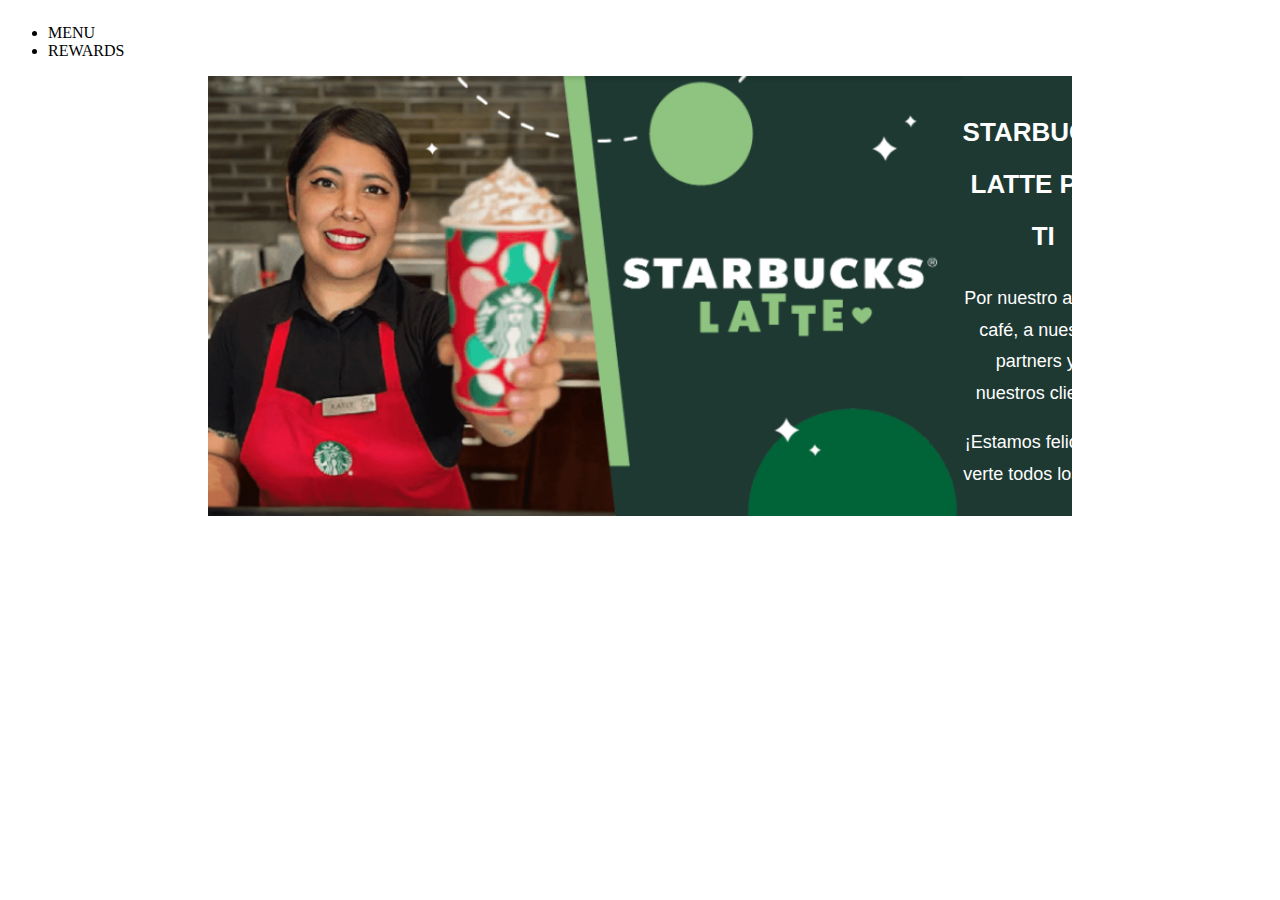
==== index.html @ c0e054fe "avance seccion 1" ====
<!DOCTYPE html>
<html lang="en">
<head>
    <meta charset="UTF-8">
    <meta name="viewport" content="width=device-width, initial-scale=1.0">
    <link rel="stylesheet" href="styles.css">
    <title>Starbucks</title>
</head>
<header>
    <nav>
        <ul>
            <li>MENU</li>
            <li>REWARDS</li>
        </ul>
    </nav>
</header>
<body>
    <section class="starbucks-latte">
        <img class="latte" src="latte.png" alt="starbucks-latte">
       
            <section class="starbucks-latte-text">
                <h2><strong>STARBUCKS LATTE POR TI</strong></h2>
                <p>Por nuestro amor al café, a nuestros partners y a <br>nuestros clientes</p>
                <p>¡Estamos felices de verte todos los dias!</p>
            </section>
    </section>
</body>
</html>
---- styles.css ----
@import url('https://fonts.googleapis.com/css2?family=Montserrat:ital,wght@0,100..900;1,100..900&display=swap');
@import url('https://fonts.googleapis.com/css2?family=Fira+Sans:ital,wght@0,100;0,200;0,300;0,400;0,500;0,600;0,700;0,800;0,900;1,100;1,200;1,300;1,400;1,500;1,600;1,700;1,800;1,900&family=Montserrat:ital,wght@0,100..900;1,100..900&display=swap');

body{
    align-content: center;
    height: auto;
    width: auto;
    flex-direction: column;
}

img{
    width: 800px ;
    height: 440px;
    display: flex;
}

.starbucks-latte{
    display: flex;
    flex-direction: row;
    background-color: #1e3932;
    align-content: center;
    
    margin-left: 200px;
    margin-right: 200px;


}

.starbucks-latte-text{
    align-content: center;
    margin: auto;
}

h2{
    text-align: center;
    color: #ffffff;
    font-size: 26px;
    line-height: 2;


    font-family: Arial, Helvetica, sans-serif;
    
}

p{
    text-align: center;
    color: #ffffff;

    
    font-family: Arial, Helvetica, sans-serif;
    font-size: 18px;
    line-height: 1.75;
}
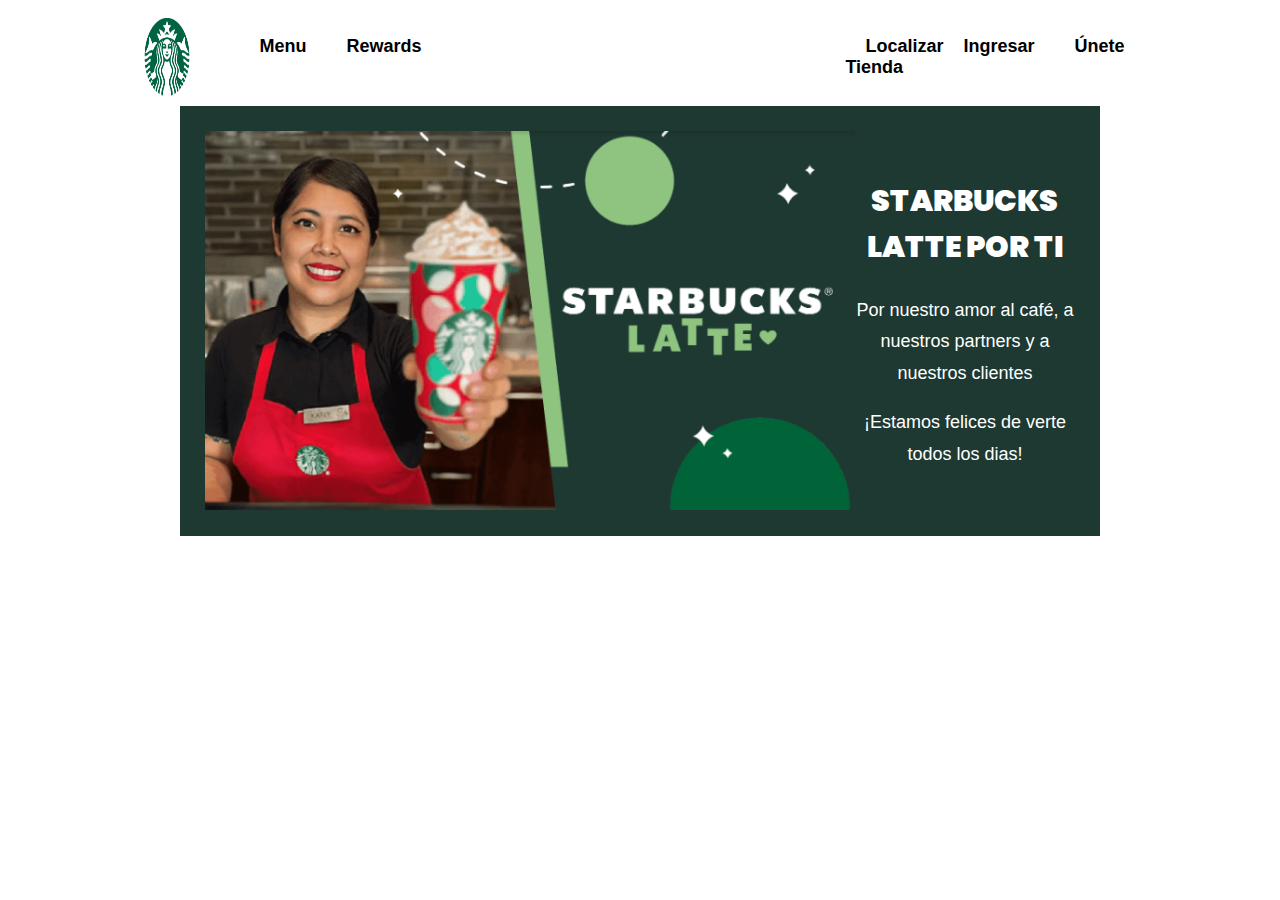
==== commit c2ffb108: "Barra de navegacion" ====
--- a/index.html
+++ b/index.html
@@ -4,21 +4,34 @@
     <meta charset="UTF-8">
     <meta name="viewport" content="width=device-width, initial-scale=1.0">
     <link rel="stylesheet" href="styles.css">
+    <link href="https://fonts.googleapis.com/css2?family=Poppins:wght@700&display=swap" rel="stylesheet">
+
     <title>Starbucks</title>
 </head>
-<header>
-    <nav>
-        <ul>
-            <li>MENU</li>
-            <li>REWARDS</li>
-        </ul>
-    </nav>
-</header>
+    <header>   
+        <navbar class="navbar">
+            <nav class="navbar-left">
+                <img class="nav img" src="starbucks-logo.png" alt="Logo Starbuks"> 
+                <ul>
+                    <li><a href="">Menu</a></li>
+                    <li><a href="">Rewards</a></li>
+                </ul>
+            </nav>
+
+            <nav class="navbar-right">
+                <ul>
+                    <li><a href="">Localizar Tienda</a></li>
+                    <li><a href="">Ingresar</a></li>
+                    <li><a href="">Únete</a></li>
+                </ul>
+            </nav>
+        </navbar>
+    </header>
 <body>
-    <section class="starbucks-latte">
+    <section class="contenedor">
         <img class="latte" src="latte.png" alt="starbucks-latte">
        
-            <section class="starbucks-latte-text">
+            <section class="contenedor-text">
                 <h2><strong>STARBUCKS LATTE POR TI</strong></h2>
                 <p>Por nuestro amor al café, a nuestros partners y a <br>nuestros clientes</p>
                 <p>¡Estamos felices de verte todos los dias!</p>
--- a/styles.css
+++ b/styles.css
@@ -2,44 +2,100 @@
 @import url('https://fonts.googleapis.com/css2?family=Fira+Sans:ital,wght@0,100;0,200;0,300;0,400;0,500;0,600;0,700;0,800;0,900;1,100;1,200;1,300;1,400;1,500;1,600;1,700;1,800;1,900&family=Montserrat:ital,wght@0,100..900;1,100..900&display=swap');
 
 body{
-    align-content: center;
-    height: auto;
-    width: auto;
+    display: flex;
     flex-direction: column;
+
+    align-items: center;
+    justify-content: center;
+
+    font-size: 15px;
+    font-family: "Roboto", sans-serif;
+    
 }
 
-img{
-    width: 800px ;
-    height: 440px;
-    display: flex;
+
+
+nav img{
+    width: 5vw;
 }
 
-.starbucks-latte{
+header{
+    align-items: flex-start;
+}
+
+.navbar{
     display: flex;
     flex-direction: row;
+    font-size: 18px;
+    font-weight: 700;
+    justify-content: center;
+    margin-bottom: 10px;
+    margin-top: 10px;
+    
+}
+
+
+.navbar-left{
+    display: flex;
+    flex-direction: row;
+    margin-right: 50%;
+}
+
+
+
+ul{
+    display: flex;
+    flex-direction: row;
+    list-style: none;
+}
+
+a{
+    color: black;
+    text-decoration: none;
+    margin: 20px;
+}
+
+
+
+img{
+    width: 100%; /* Escala según el contenedor padre */
+    max-width: 650px; /* Limita el tamaño máximo */
+    height: auto; /* Mantén la proporción original */
+    display: block; /* Evita espacio extra alrededor de la imagen */
+    
+}
+
+.contenedor{
+    
+    width: 68vw;
+    height: auto;
+
+    display: flex;
+    flex-direction: row;
+
+    padding: 2%;
+   
     background-color: #1e3932;
-    align-content: center;
+
+    color: white;
     
-    margin-left: 200px;
-    margin-right: 200px;
-
+    
+    /* box-sizing: border-box;  */
 
 }
 
-.starbucks-latte-text{
+.contenedor-text{
     align-content: center;
     margin: auto;
 }
 
 h2{
+
+    font-family: 'Poppins', Arial, Helvetica, sans-serif;
+    font-weight: 900; /* Para texto en bold */
+    color: #ffffff;
     text-align: center;
-    color: #ffffff;
-    font-size: 26px;
-    line-height: 2;
-
-
-    font-family: Arial, Helvetica, sans-serif;
-    
+    font-size: 30px;
 }
 
 p{
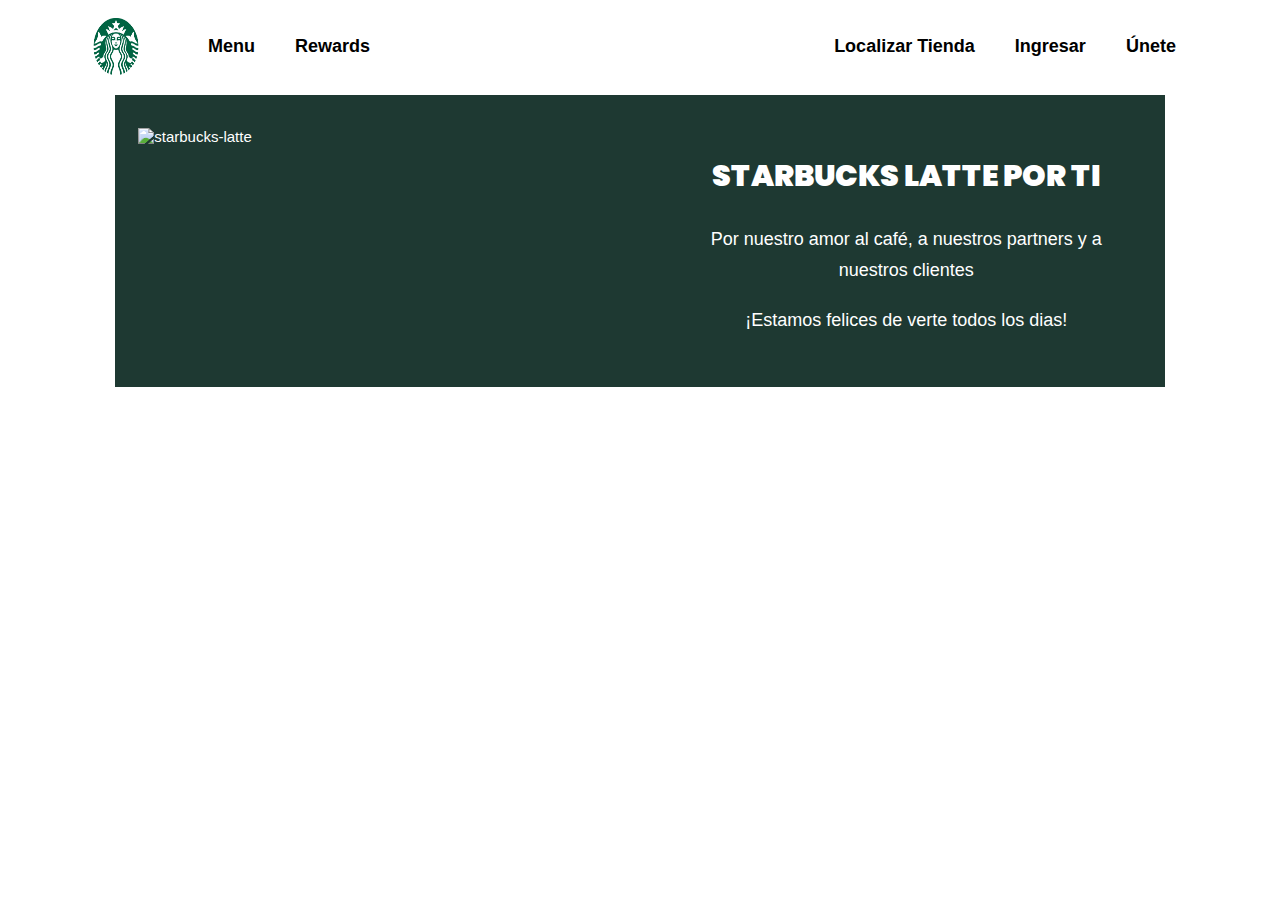
==== commit c796fbc1: "primera seccion y barra de navegacion falta" ====
--- a/index.html
+++ b/index.html
@@ -28,8 +28,8 @@
         </navbar>
     </header>
 <body>
-    <section class="contenedor">
-        <img class="latte" src="latte.png" alt="starbucks-latte">
+    <section class="contenedor" id="Contenedor verde">
+        <img  class="contenedor img" src="https://djftrby1k8irl.cloudfront.net/s3fs-public/2024-11%2F2024-10_SB_Latte.png?auto=format,compress&q=70&crop=focalpoint&ar=1.8:1.0&w=1400&fit=max&dpr=2" alt="starbucks-latte"> 
        
             <section class="contenedor-text">
                 <h2><strong>STARBUCKS LATTE POR TI</strong></h2>
@@ -37,5 +37,8 @@
                 <p>¡Estamos felices de verte todos los dias!</p>
             </section>
     </section>
+
+
+   
 </body>
 </html>--- a/styles.css
+++ b/styles.css
@@ -21,6 +21,7 @@
 
 header{
     align-items: flex-start;
+    /* width: 60vw; */
 }
 
 .navbar{
@@ -28,7 +29,7 @@
     flex-direction: row;
     font-size: 18px;
     font-weight: 700;
-    justify-content: center;
+    /* justify-content: center; */
     margin-bottom: 10px;
     margin-top: 10px;
     
@@ -38,7 +39,7 @@
 .navbar-left{
     display: flex;
     flex-direction: row;
-    margin-right: 50%;
+    margin-right: 30vw;
 }
 
 
@@ -55,38 +56,31 @@
     margin: 20px;
 }
 
-
-
-img{
-    width: 100%; /* Escala según el contenedor padre */
-    max-width: 650px; /* Limita el tamaño máximo */
-    height: auto; /* Mantén la proporción original */
-    display: block; /* Evita espacio extra alrededor de la imagen */
-    
+section.contenedor img{
+    width: 40vw;
 }
 
 .contenedor{
-    
-    width: 68vw;
+    margin-top: 10px;
+    width: 80vw;
     height: auto;
 
     display: flex;
     flex-direction: row;
 
-    padding: 2%;
+    padding: 1%;
    
     background-color: #1e3932;
 
     color: white;
     
-    
-    /* box-sizing: border-box;  */
+}
 
-}
 
 .contenedor-text{
     align-content: center;
     margin: auto;
+    padding: 2%;
 }
 
 h2{
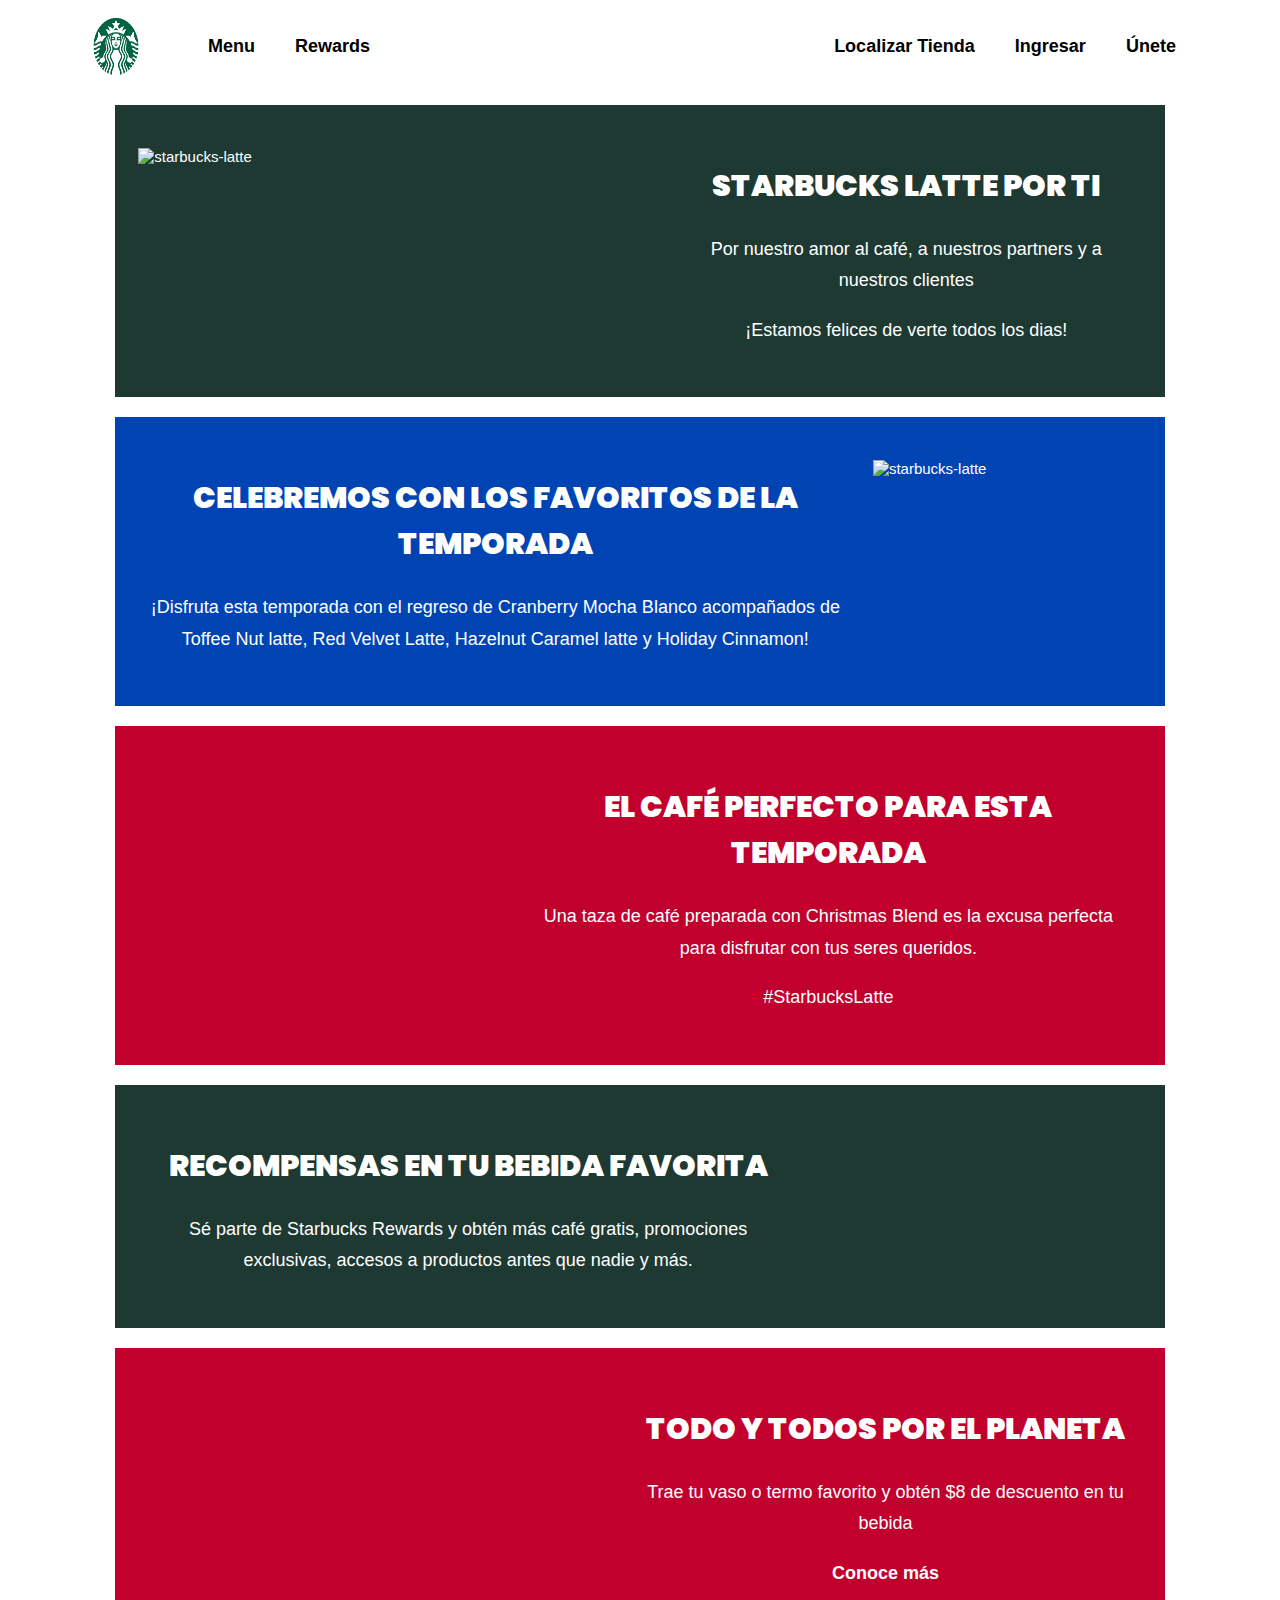
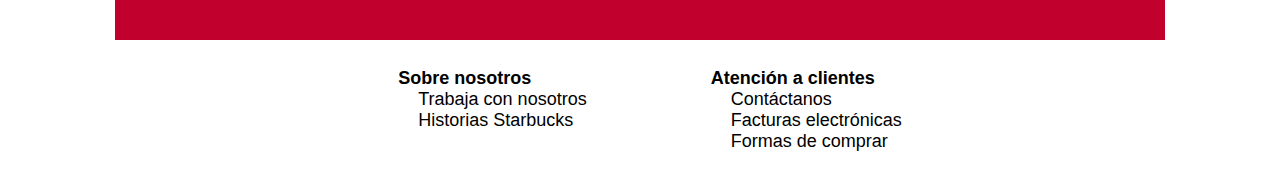
==== commit ad0eb40b: "pie de pagina sin terminar" ====
--- a/index.html
+++ b/index.html
@@ -6,7 +6,7 @@
     <link rel="stylesheet" href="styles.css">
     <link href="https://fonts.googleapis.com/css2?family=Poppins:wght@700&display=swap" rel="stylesheet">
 
-    <title>Starbucks</title>
+    <title>Home | Starbucks</title>
 </head>
     <header>   
         <navbar class="navbar">
@@ -28,7 +28,7 @@
         </navbar>
     </header>
 <body>
-    <section class="contenedor" id="Contenedor verde">
+    <section class="contenedor" id="contenedor-verde">
         <img  class="contenedor img" src="https://djftrby1k8irl.cloudfront.net/s3fs-public/2024-11%2F2024-10_SB_Latte.png?auto=format,compress&q=70&crop=focalpoint&ar=1.8:1.0&w=1400&fit=max&dpr=2" alt="starbucks-latte"> 
        
             <section class="contenedor-text">
@@ -38,7 +38,71 @@
             </section>
     </section>
 
+    <section class="contenedor" id="contenedor-azul">
+        <img  class="contenedor img" src="https://djftrby1k8irl.cloudfront.net/s3fs-public/2024-11%2FHOLIDAY_2024-Spooky.png?auto=format,compress&q=70&crop=focalpoint&ar=1.8:1.0&w=1400&fit=max&dpr=2" alt="starbucks-latte"> 
+       
+            <section class="contenedor-text">
+                <h2><strong>CELEBREMOS CON LOS FAVORITOS DE LA TEMPORADA</strong></h2>
+                <p>¡Disfruta esta temporada con el regreso de Cranberry Mocha Blanco acompañados de Toffee Nut latte, Red Velvet Latte, 
+                    Hazelnut Caramel latte y Holiday Cinnamon!</p>
+                
+            </section>
+    </section>
 
+
+    <section class="contenedor" id="contenedor-rojo">
+        <img  class="contenedor img" src="https://djftrby1k8irl.cloudfront.net/s3fs-public/2024-11%2FMerch.png?auto=format,compress&q=70&crop=focalpoint&ar=1.8:1.0&w=1400&fit=max&dpr=2" alt=""> 
+       
+            <section class="contenedor-text">
+                <h2><strong>EL CAFÉ PERFECTO
+                    PARA ESTA TEMPORADA</strong></h2>
+                <p>Una taza de café preparada con Christmas Blend es la excusa perfecta para disfrutar con tus seres queridos.</p>
+                <p>#StarbucksLatte</p>
+            </section>
+    </section>
+
+    <section class="contenedor" id="contenedor-verde2">
+        <img  class="contenedor img" src="https://djftrby1k8irl.cloudfront.net/s3fs-public/2024-11%2Fstarbucks_rewards.png?auto=format,compress&q=70&crop=focalpoint&ar=1.8:1.0&w=1400&fit=max&dpr=2" alt=""> 
+       
+            <section class="contenedor-text">
+                <h2><strong>RECOMPENSAS EN
+                    TU BEBIDA FAVORITA</strong></h2>
+                <p>Sé parte de Starbucks Rewards y obtén más café gratis, promociones exclusivas, accesos a productos
+                    antes que nadie y más.</p>
+                
+            </section>
+    </section>
+
+    <section class="contenedor" id="contenedor-rojo2">
+        <img  class="contenedor img" src="https://djftrby1k8irl.cloudfront.net/s3fs-public/2024-11%2F2024-10_HOLIDAY_2024_Apple%20(1).png?auto=format,compress&q=70&crop=focalpoint&ar=1.8:1.0&w=1400&fit=max&dpr=2" alt=""> 
+       
+            <section class="contenedor-text">
+                <h2><strong>TODO Y TODOS POR EL PLANETA</strong></h2>
+                <p>Trae tu vaso o termo favorito y obtén $8 de descuento en tu bebida</p>
+                <p><b>Conoce más</b></p>
+            </section>
+    </section>
+
+    <footer>
+        <nav class="footer">
+            <nav class="sobre-nosotros">
+                <ul id="ul-footer">
+                    <li><b>Sobre nosotros</b></li>
+                    <li><a href="">Trabaja con nosotros</a> </li>
+                    <li><a href="">Historias Starbucks</a></li>
+                </ul>
+            </nav>
+            <nav class="atencion-a-cliente">
+                <ul id="ul-footer">
+                    <li><b>Atención a clientes</b></li>
+                    <li><a href="">Contáctanos</a</li>
+                    <li><a href="">Facturas electrónicas</a></li>
+                    <li><a href="">Formas de comprar</a></li>
+                </ul>
+
+            </nav>
+        </nav>
+    </footer>
    
 </body>
 </html>--- a/styles.css
+++ b/styles.css
@@ -14,22 +14,22 @@
 }
 
 
-
+/* imagen de la barra */
 nav img{
     width: 5vw;
 }
 
 header{
     align-items: flex-start;
-    /* width: 60vw; */
+    
 }
 
+/* barra de navegacion */
 .navbar{
     display: flex;
     flex-direction: row;
     font-size: 18px;
     font-weight: 700;
-    /* justify-content: center; */
     margin-bottom: 10px;
     margin-top: 10px;
     
@@ -56,12 +56,17 @@
     margin: 20px;
 }
 
+/* accion de la barra */
+li:hover{
+    background-color: #8ec480;
+    color: #ffffff;
+}
 section.contenedor img{
     width: 40vw;
 }
 
 .contenedor{
-    margin-top: 10px;
+    margin-top: 20px;
     width: 80vw;
     height: auto;
 
@@ -69,8 +74,6 @@
     flex-direction: row;
 
     padding: 1%;
-   
-    background-color: #1e3932;
 
     color: white;
     
@@ -81,6 +84,36 @@
     align-content: center;
     margin: auto;
     padding: 2%;
+}
+/* contenedor verde */
+#contenedor-verde{
+    background-color: #1e3932;
+}
+
+/* contenedor azul */
+#contenedor-azul{
+    background-color: #0044b4;
+    flex-direction: row-reverse;
+}
+
+/* contenedor rojo */
+#contenedor-rojo{
+    background-color: #c1002d;
+    
+}
+
+/* contenedor verde 2 */
+#contenedor-verde2{
+    background-color: #1e3932;
+    flex-direction: row-reverse;
+    
+}
+
+/* contenedor rojo 2 */
+#contenedor-rojo2{
+    background-color: #c1002d;
+    
+    
 }
 
 h2{
@@ -101,3 +134,29 @@
     font-size: 18px;
     line-height: 1.75;
 }
+
+/* footer{
+    align-items: flex-start;
+} */
+
+#ul-footer{
+    display: flex;
+    flex-direction: column;
+    text-align: left;
+} 
+
+.footer{
+    display: flex;
+    flex-direction: row;
+    font-size: 18px;
+    justify-content: flex-start; 
+    align-items: flex-start;
+    margin-bottom: 10px;
+    margin-top: 10px;
+    
+}
+
+.sobre-nosotros{
+    
+    margin-right: 5vw;
+}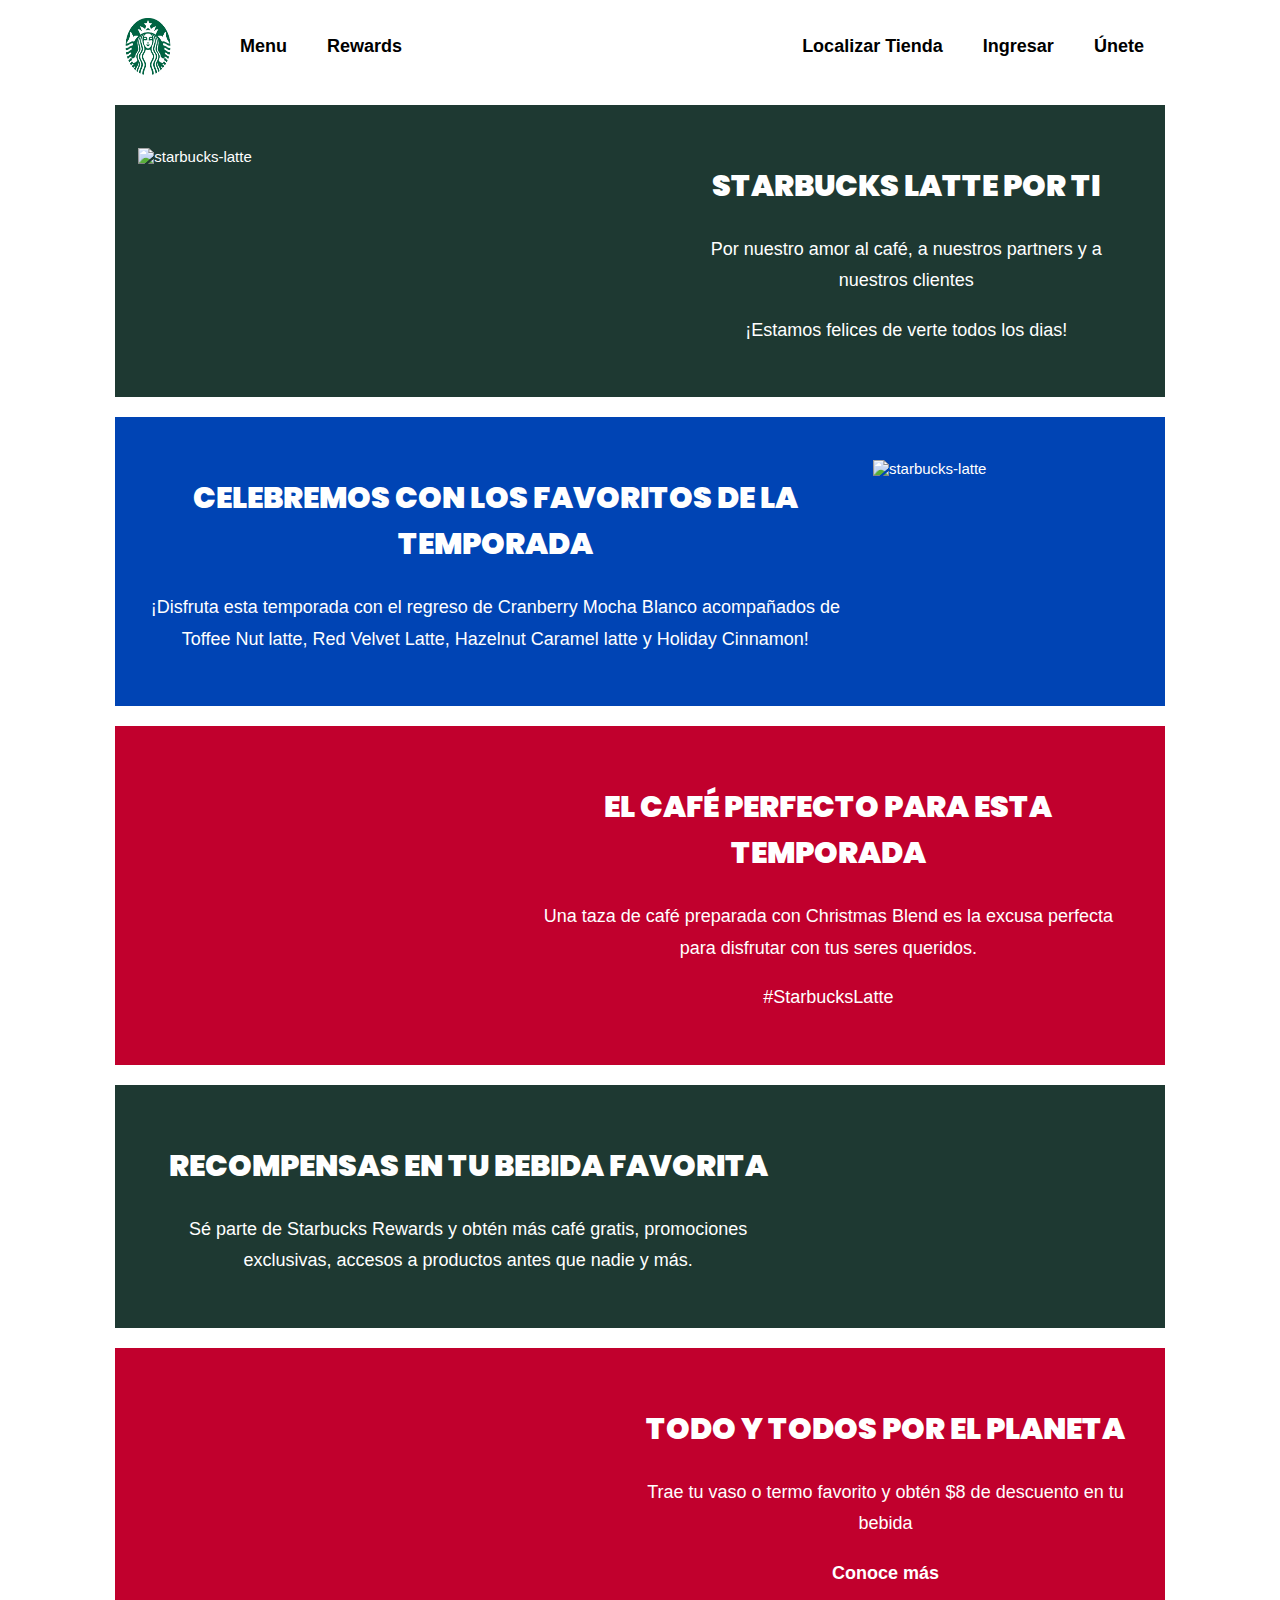
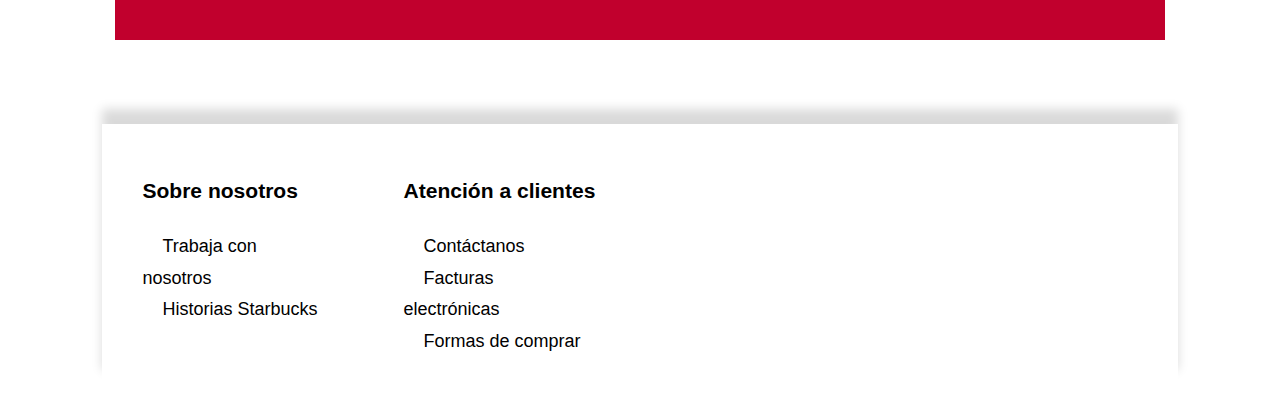
==== commit 1d487da7: "pagina principal terminada" ====
--- a/index.html
+++ b/index.html
@@ -83,18 +83,30 @@
             </section>
     </section>
 
+    <section class="dos-cuadros">
+        <section class="noticias">
+            <img id="img-noticias" src="https://djftrby1k8irl.cloudfront.net/s3fs-public/2024-11%2FNoticias.png?auto=format,compress&q=70&crop=focalpoint&ar=1.8:1.0&w=1400&fit=max&dpr=2" alt="">
+
+        </section>
+
+        <section class="promociones">
+            <img id="img-promociones" src="https://djftrby1k8irl.cloudfront.net/s3fs-public/2024-11%2FTC.png?auto=format,compress&q=70&crop=focalpoint&ar=1.8:1.0&w=1400&fit=max&dpr=2" alt="">
+        </section>
+    </section>
+
+    <!-- pie de pagina -->
     <footer>
         <nav class="footer">
             <nav class="sobre-nosotros">
                 <ul id="ul-footer">
-                    <li><b>Sobre nosotros</b></li>
+                    <h3><b>Sobre nosotros</b></h3>
                     <li><a href="">Trabaja con nosotros</a> </li>
                     <li><a href="">Historias Starbucks</a></li>
                 </ul>
             </nav>
             <nav class="atencion-a-cliente">
                 <ul id="ul-footer">
-                    <li><b>Atención a clientes</b></li>
+                    <h3><b>Atención a clientes</b></h3>
                     <li><a href="">Contáctanos</a</li>
                     <li><a href="">Facturas electrónicas</a></li>
                     <li><a href="">Formas de comprar</a></li>
--- a/styles.css
+++ b/styles.css
@@ -33,13 +33,14 @@
     margin-bottom: 10px;
     margin-top: 10px;
     
+    
 }
 
 
 .navbar-left{
     display: flex;
     flex-direction: row;
-    margin-right: 30vw;
+    margin-right: 25vw;
 }
 
 
@@ -77,6 +78,7 @@
 
     color: white;
     
+    
 }
 
 
@@ -88,6 +90,7 @@
 /* contenedor verde */
 #contenedor-verde{
     background-color: #1e3932;
+   
 }
 
 /* contenedor azul */
@@ -135,14 +138,19 @@
     line-height: 1.75;
 }
 
-/* footer{
+footer{
     align-items: flex-start;
-} */
+    box-shadow: 0px -15px 10px rgba(0, 0, 0, 0.15);
+    margin-top: 5vw;
+    width: 84vw;
+   
+} 
 
 #ul-footer{
     display: flex;
     flex-direction: column;
     text-align: left;
+     
 } 
 
 .footer{
@@ -153,10 +161,51 @@
     align-items: flex-start;
     margin-bottom: 10px;
     margin-top: 10px;
-    
+    margin-right: 45vw;   
+    
+   
 }
 
 .sobre-nosotros{
-    
-    margin-right: 5vw;
-}+    line-height: 1.75;
+    margin-right: 2vw;
+}
+
+.atencion-a-cliente{
+    line-height: 1.75;
+}
+
+.dos-cuadros{
+    margin-top: 20px;
+    width: 84vw;
+    height: auto;
+    display: flex;
+    flex-direction: row;
+    margin-left: 2vw;
+    
+}
+
+.noticias{
+    width: 40vw;
+    display: flex;
+    flex-direction: row;
+    margin-right: 2vw;
+    background-color:  #f6bfd9;
+    
+}
+
+#img-noticias{
+    width: 40vw;
+}
+
+.promociones{
+    width:40vw;
+    display: flex;
+    flex-direction: row;
+    background-color:  #98cde4;
+}
+
+#img-promociones{
+    width:40vw;
+}
+
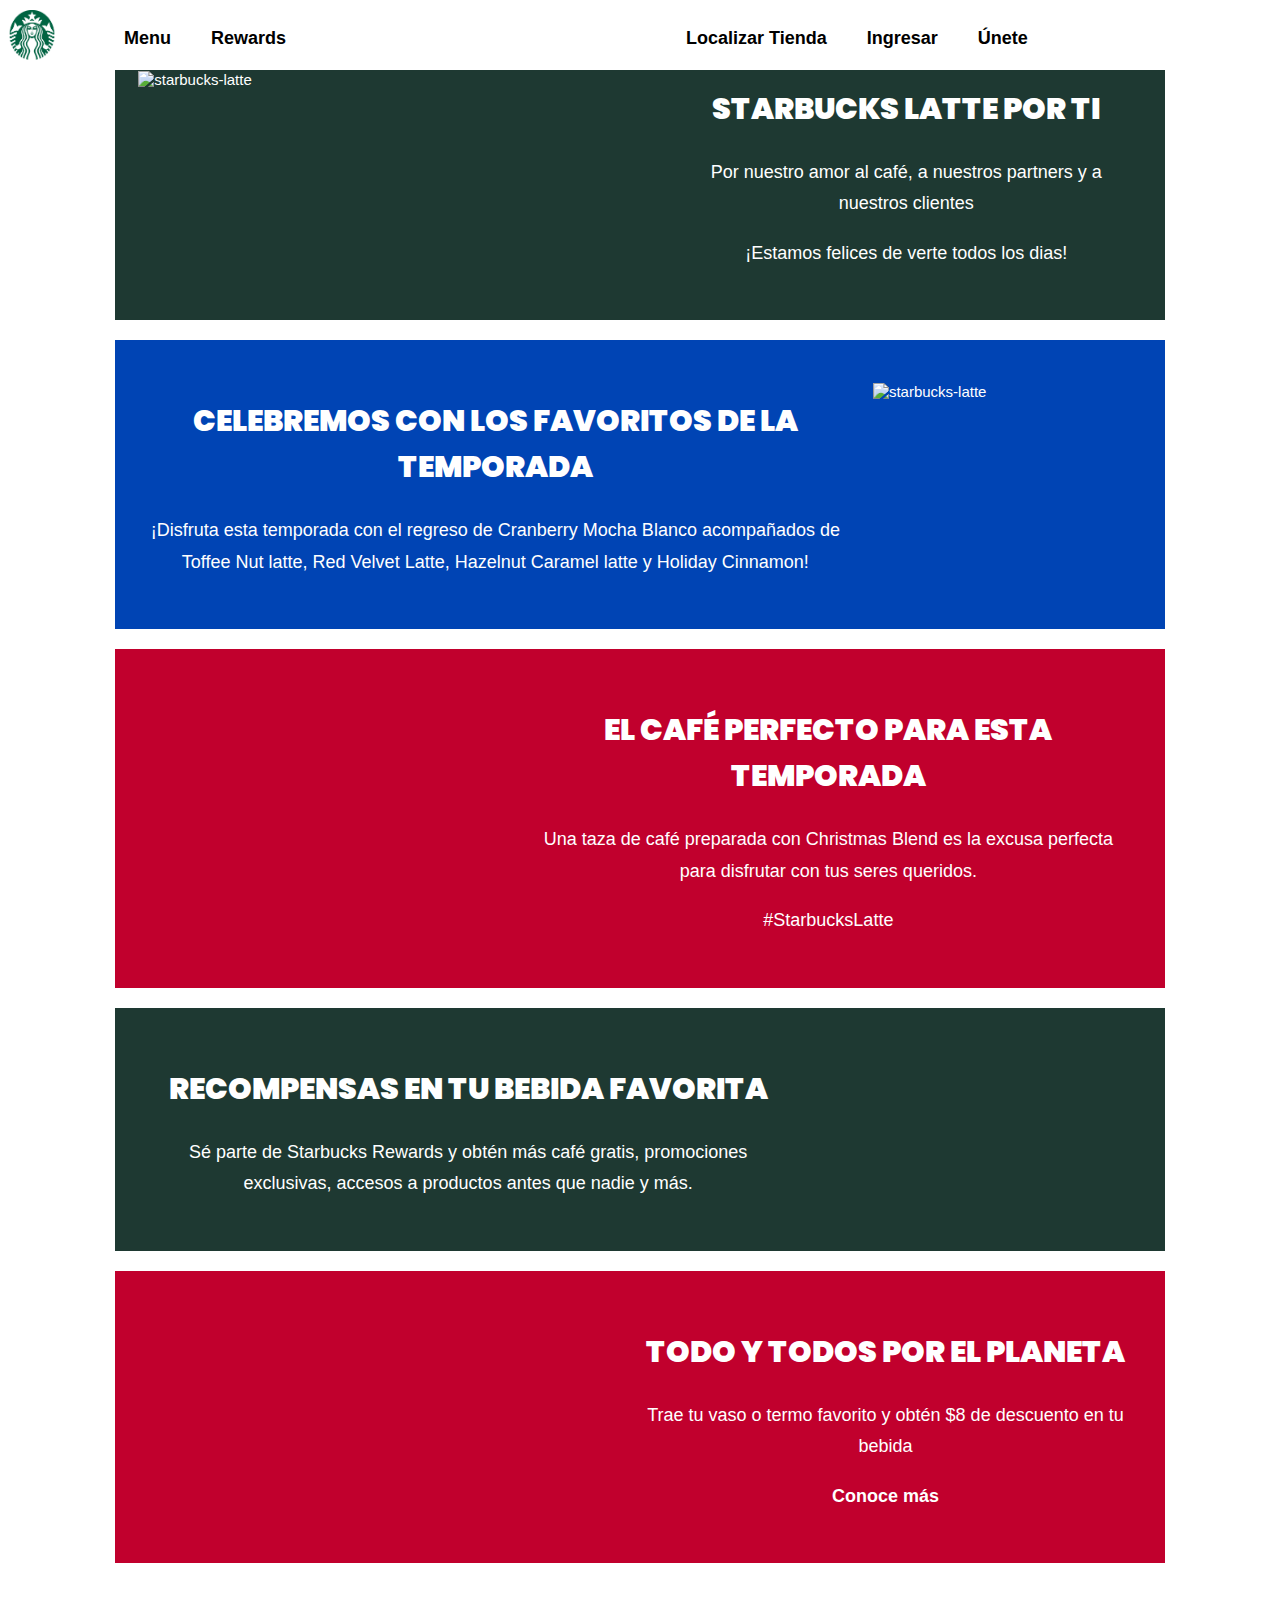
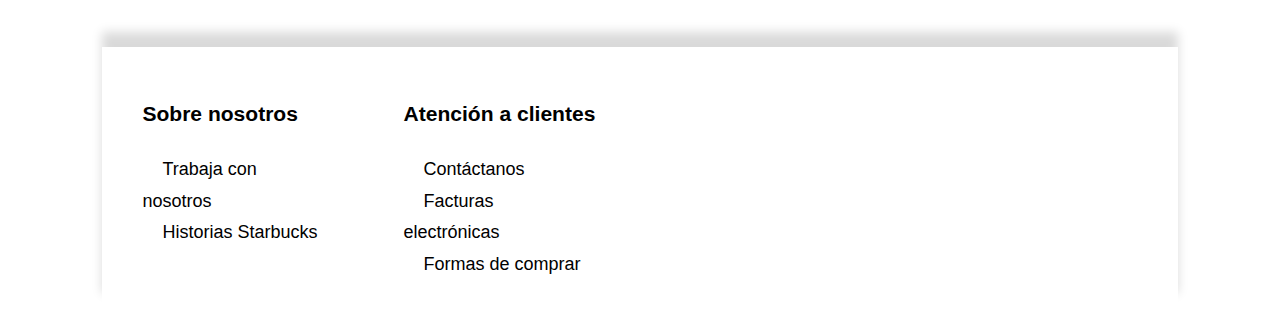
==== commit 0dc715c5: "primera parte incompleta, responsiva" ====
--- a/index.html
+++ b/index.html
@@ -13,8 +13,8 @@
             <nav class="navbar-left">
                 <img class="nav img" src="starbucks-logo.png" alt="Logo Starbuks"> 
                 <ul>
-                    <li><a href="">Menu</a></li>
-                    <li><a href="">Rewards</a></li>
+                    <li><a href="menu.html">Menu</a></li>
+                    <li><a href="rewards.html">Rewards</a></li>
                 </ul>
             </nav>
 
--- a/styles.css
+++ b/styles.css
@@ -20,20 +20,26 @@
 }
 
 header{
-    align-items: flex-start;
-    
+ 
+    position: fixed;
+    top: 0;
+    z-index: 10;
+    width: 100vw;
+    background-color: white;
 }
 
 /* barra de navegacion */
 .navbar{
-    display: flex;
+   
+
+    display: flex;
+    
     flex-direction: row;
     font-size: 18px;
     font-weight: 700;
     margin-bottom: 10px;
     margin-top: 10px;
-    
-    
+    height: 50px;
 }
 
 
@@ -209,3 +215,108 @@
     width:40vw;
 }
 
+
+/* Responsividad */
+@media (max-width: 1024px) {
+    
+    
+    .contenedor {
+        flex-direction: column;
+        align-items: center;
+        width: 90vw;
+    }
+    
+    .dos-cuadros {
+        flex-direction: column;
+        margin-left: 0;
+    }
+    
+    .noticias, .promociones {
+        width: 100%;
+        margin: 2vw 0;
+    }
+    
+    h2 {
+        font-size: 4vw;
+    }
+    
+    p {
+        font-size: 2vw;
+    }
+}
+
+@media (max-width: 768px) {
+   
+    footer {
+        width: 100vw;
+    }
+    
+    .footer {
+        flex-direction: column;
+        align-items: center;
+        margin-right: 0;
+    }
+    
+    .contenedor-text {
+        text-align: center;
+        padding: 5%;
+    }
+}
+
+@media (max-width: 480px) {
+    h2 {
+        font-size: 5vw;
+    }
+    
+    p {
+        font-size: 2.5vw;
+    }
+    
+    .contenedor {
+        width: 100%;
+        padding: 5%;
+    }
+    
+    .dos-cuadros {
+        width: 100%;
+    }
+    
+    .noticias, .promociones {
+        width: 100%;
+    }
+}
+
+@media (max-width: 1024px) {
+    .navbar {
+        flex-direction: column; /* Cambia de fila a columna */
+        align-items: center; /* Centra los elementos */
+        font-size: 2vw; /* Ajusta el tamaño de la fuente */
+        gap: 1vw; /* Añade espacio entre los elementos */
+    }
+
+    .navbar-left {
+        margin-right: 0; /* Elimina el margen para centrar */
+    }
+
+    ul {
+        flex-direction: column; /* Cambia la dirección a columna */
+        align-items: center; /* Centra los elementos dentro */
+        gap: 1vw; /* Espaciado entre los elementos del menú */
+    }
+
+    a {
+        margin: 1vw 0; /* Ajusta el espaciado para cada enlace */
+        font-size: 3vw; /* Ajusta el tamaño de fuente */
+    }
+}
+
+@media (max-width: 768px) {
+    .navbar {
+        font-size: 3vw; /* Tamaño más grande para pantallas más pequeñas */
+    }
+
+    nav img {
+        width: 10vw; /* Asegura que el logo sea más pequeño */
+        margin-bottom: 1vw;
+    }
+}